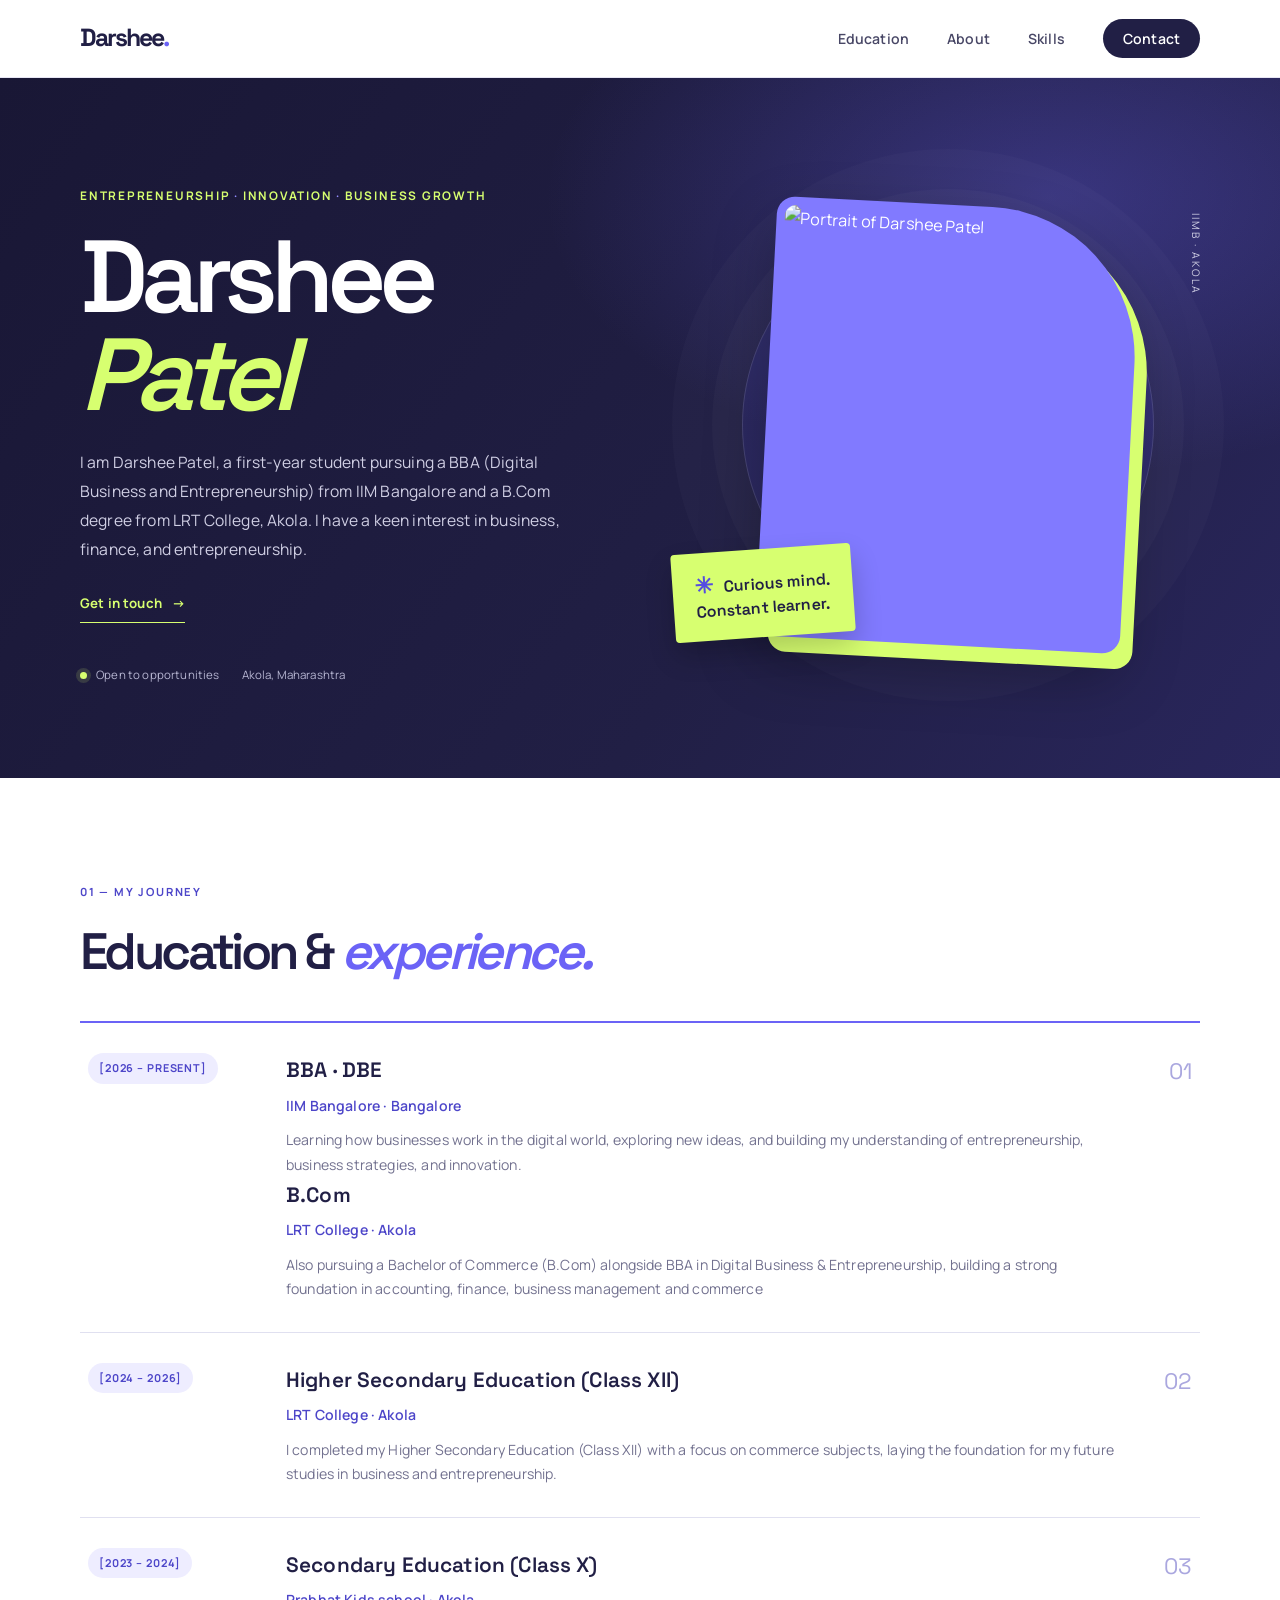
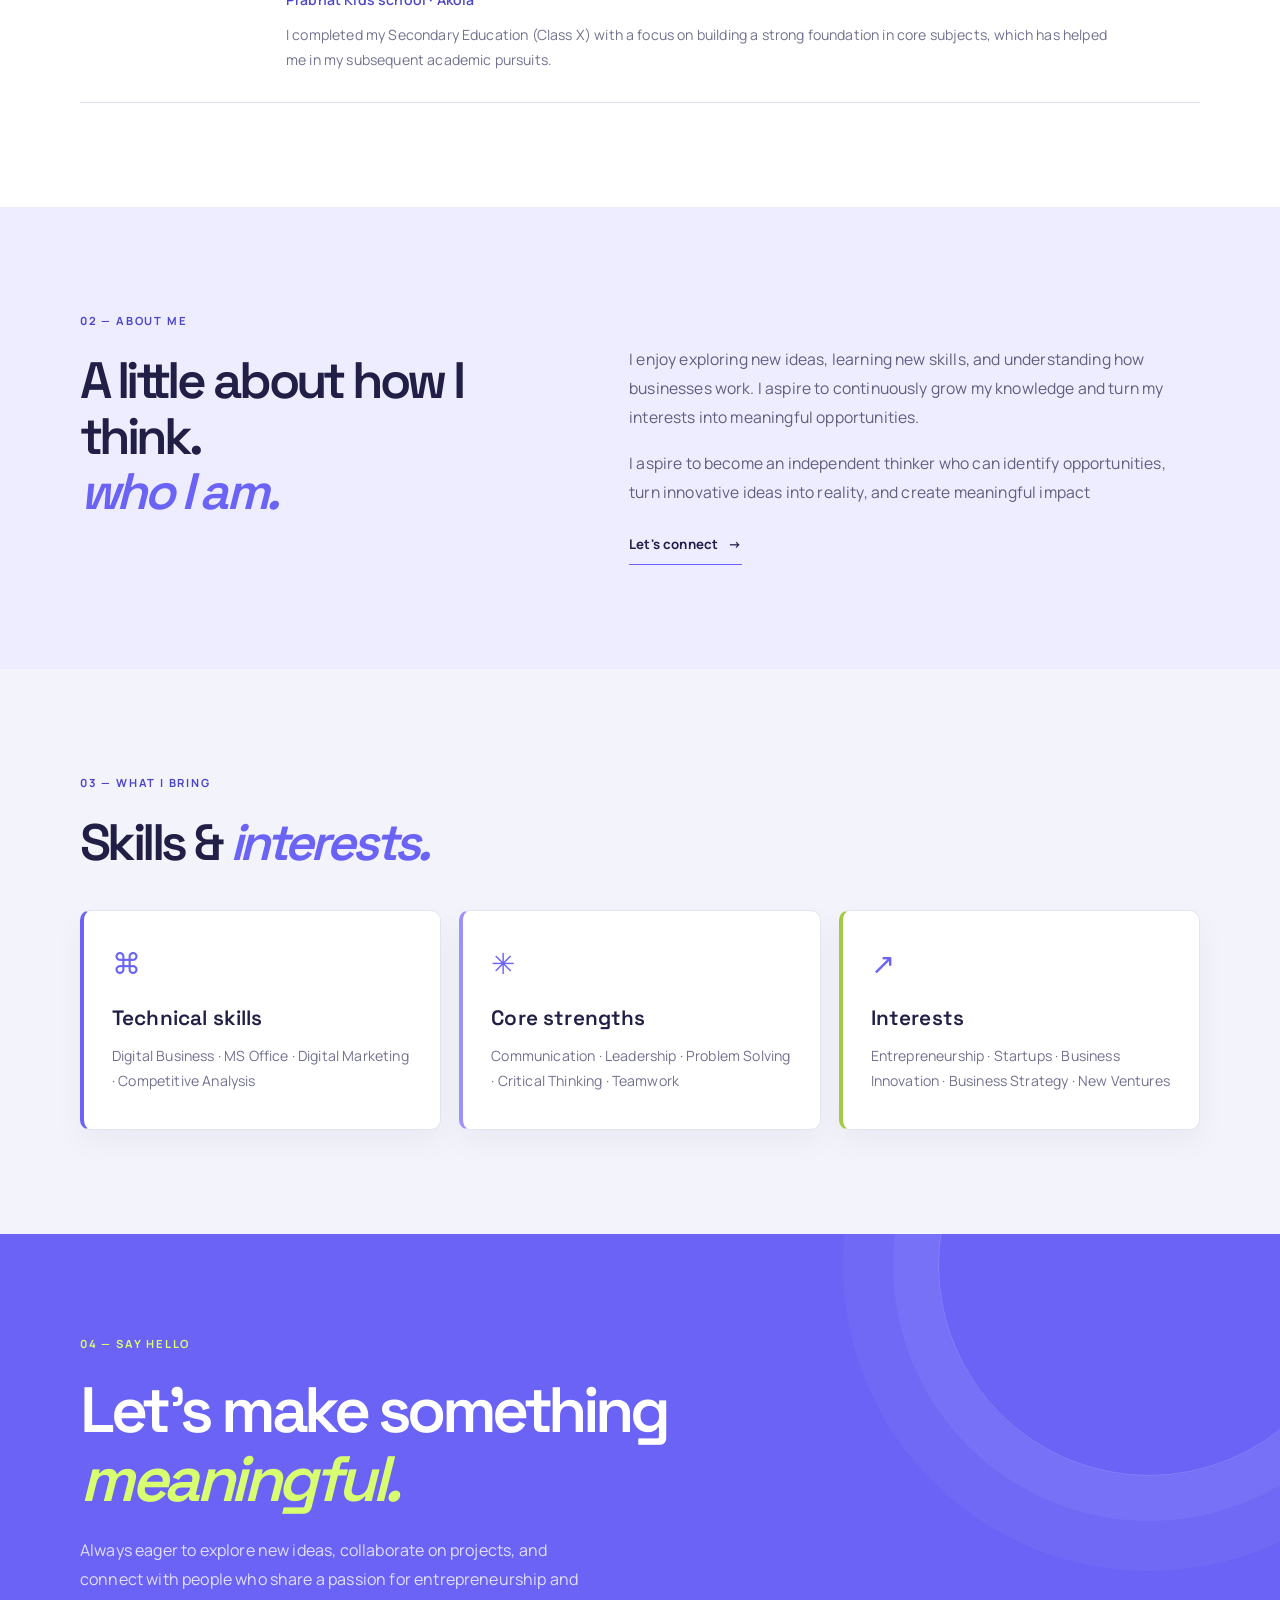
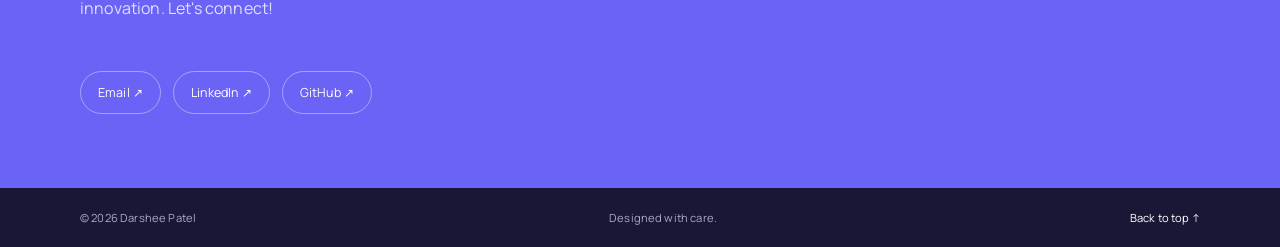
==== index.html @ bad47255 "Add files via upload" ====
<!DOCTYPE html>
<html lang="en">

<head>
  <meta charset="UTF-8">
  <meta name="viewport" content="width=device-width, initial-scale=1.0">
  <meta name="description"
    content="Meet Darshee Patel, an IIM Bangalore BBA student exploring digital business, entrepreneurship, finance, and ideas that create meaningful impact.">
  <title>Darshee Patel | Resume</title>
  <link rel="preconnect" href="https://fonts.googleapis.com">
  <link rel="preconnect" href="https://fonts.gstatic.com" crossorigin>
  <link
    href="https://fonts.googleapis.com/css2?family=Manrope:wght@400;500;600;700;800&family=Space+Grotesk:wght@400;500;600;700&display=swap"
    rel="stylesheet">
  <link rel="stylesheet" href="style.css">
</head>

<body>
  <header class="site-header">
    <nav class="nav container" aria-label="Main navigation">
      <a class="brand" href="#home">Darshee<span>.</span></a>
      <button class="menu-toggle" aria-label="Toggle navigation" aria-expanded="false">☰</button>
      <ul class="nav-links">
        <li><a href="#education">Education</a></li>
        <li><a href="#about">About</a></li>
        <li><a href="#skills">Skills</a></li>

        <li><a class="nav-contact" href="#contact">Contact</a></li>
      </ul>
    </nav>
  </header>

  <main>
    <section class="hero container" id="home">
      <div class="hero-copy">
        <p class="hero-role">Entrepreneurship <span>·</span> Innovation <span>·</span> Business growth</p>
        <h1>Darshee<br><span>Patel</span></h1>

        <p class="hero-intro">I am Darshee Patel, a first-year student pursuing a BBA (Digital Business and
          Entrepreneurship) from IIM Bangalore and a B.Com
          degree from LRT College, Akola. I have a keen interest in business, finance, and entrepreneurship.</p>
        <div class="hero-actions">

          <a class="text-link" href="#contact">Get in touch <span>→</span></a>
        </div>
        <div class="hero-meta">
          <span><i class="status-dot"></i> Open to opportunities</span>
          <span>Akola, Maharashtra</span>
        </div>
      </div>
      <div class="hero-visual">
        <div class="portrait-frame">
          <img src="C:\Users\hp\Downloads\Darshee pic.jpeg" alt="Portrait of Darshee Patel" class="profile-photo">
        </div>
        <div class="floating-note"><span>✳</span> Curious mind.<br>Constant learner.</div>
        <div class="hero-index">IIMB · AKOLA</div>
      </div>
    </section>

    <section class="section" id="education">
      <div class="container">
        <div class="section-heading">
          <div>
            <p class="eyebrow">01 — MY JOURNEY</p>
            <h2>Education &amp; <span>experience.</span></h2>
          </div>
        </div>
        <div class="timeline">
          <article class="timeline-item">
            <span class="timeline-date">[2026 – PRESENT]</span>
            <div>
              <h3>BBA · DBE </h3>
              <p class="timeline-place">IIM Bangalore · Bangalore</p>
              <p>Learning how businesses work in the digital world, exploring new ideas, and building my understanding
                of entrepreneurship, business strategies, and innovation.</p>
              <h3>B.Com</h3>
              <p class="timeline-place">LRT College · Akola</p>
              <p>Also pursuing a Bachelor of Commerce (B.Com) alongside BBA in Digital Business & Entrepreneurship,
                building a strong foundation in accounting, finance, business management and commerce
              </p>
            </div>
            <span class="timeline-number">01</span>
          </article>
          <article class="timeline-item">
            <span class="timeline-date">[2024 – 2026]</span>
            <div>
              <h3>Higher Secondary Education (Class XII)</h3>
              <p class="timeline-place">LRT College · Akola</p>
              <p>I completed my Higher Secondary Education (Class XII) with a focus on commerce subjects, laying the
                foundation for my future studies in business and entrepreneurship.</p>
            </div>
            <span class="timeline-number">02</span>
          </article>
          <article class="timeline-item">
            <span class="timeline-date">[2023 – 2024]</span>
            <div>
              <h3>Secondary Education (Class X)</h3>
              <p class="timeline-place">Prabhat Kids school · Akola</p>
              <p>I completed my Secondary Education (Class X) with a focus on building a strong foundation in core
                subjects, which has helped me in my subsequent academic pursuits.</p>
            </div>
            <span class="timeline-number">03</span>
          </article>
        </div>
      </div>
    </section>

    <section class="section about-section" id="about">
      <div class="container two-column">
        <div>
          <p class="eyebrow">02 — ABOUT ME</p>
          <h2>A little about how I think.<br><span>who I am.</span></h2>
        </div>
        <div class="section-copy">
          <p>I enjoy exploring new ideas, learning new skills, and understanding how businesses work. I aspire to
            continuously grow my knowledge and turn my interests into meaningful opportunities.</p>
          <p>I aspire to become an independent thinker who can identify opportunities, turn innovative ideas into
            reality, and create meaningful impact</p>
          <a class="text-link" href="#contact">Let's connect <span>→</span></a>
        </div>
      </div>
    </section>

    <section class="section skills-section" id="skills">
      <div class="container">
        <p class="eyebrow">03 — WHAT I BRING</p>
        <h2>Skills &amp; <span>interests.</span></h2>
        <div class="skills-grid">
          <article class="skill-card"><span class="skill-symbol">⌘</span>
            <h3>Technical skills</h3>
            <p>Digital Business · MS Office · Digital Marketing · Competitive Analysis
            </p>
          </article>
          <article class="skill-card"><span class="skill-symbol">✳</span>
            <h3>Core strengths</h3>
            <p>Communication · Leadership · Problem Solving · Critical Thinking · Teamwork</p>
          </article>
          <article class="skill-card"><span class="skill-symbol">↗</span>
            <h3>Interests</h3>
            <p>Entrepreneurship · Startups · Business Innovation · Business Strategy · New Ventures</p>
          </article>
        </div>
      </div>
    </section>



    <section class="contact-section" id="contact">
      <div class="container contact-inner">
        <p class="eyebrow">04 — SAY HELLO</p>
        <h2>Let's make something<br><span>meaningful.</span></h2>
        <p>Always eager to explore new ideas, collaborate on projects, and connect with people who share a passion for
          entrepreneurship and innovation. Let's connect!</p>

        <div class="social-links">
          <a href="mailto:darshee2606@gmail.com">Email <span>↗</span></a>
          <a href="https://www.linkedin.com/in/darshee-patel-62b3ab450" target="_blank" rel="noopener">LinkedIn ↗</a>
          <a href="https://github.com/itsdarshee" target="_blank" rel="noopener">GitHub ↗</a>
        </div>
      </div>
    </section>
  </main>

  <footer class="footer">
    <div class="container footer-inner"><span>© <span id="year"></span> Darshee Patel</span><span>Designed with
        care.</span><a href="#home">Back to top ↑</a></div>
  </footer>
  <script>
    document.getElementById("year").textContent = new Date().getFullYear();
    const toggle = document.querySelector(".menu-toggle");
    const links = document.querySelector(".nav-links");
    toggle.addEventListener("click", () => {
      const isOpen = links.classList.toggle("open");
      toggle.setAttribute("aria-expanded", String(isOpen));
    });
    links.querySelectorAll("a").forEach(link => link.addEventListener("click", () => {
      links.classList.remove("open");
      toggle.setAttribute("aria-expanded", "false");
    }));
  </script>
</body>

</html>
---- style.css ----
:root {
  --ink: #172b35;
  --muted: #66777b;
  --paper: #f7f7f2;
  --white: #ffffff;
  --accent: #d97855;
  --accent-dark: #b85d3d;
  --sage: #dce7df;
  --line: #dfe4df;
  --serif: "Playfair Display", serif;
  --sans: "Urbanist", sans-serif;
}

body {
  font-family: var(--sans);
}

h1,
h2,
h3,
h4 {
  font-family: var(--serif);
}

* {
  box-sizing: border-box;
  margin: 0;
  padding: 0;
}

html {
  scroll-behavior: smooth;
  scroll-padding-top: 90px;
}

body {
  background: var(--paper);
  color: var(--ink);
  font-family: var(--sans);
  line-height: 1.7;
}

a {
  color: inherit;
  text-decoration: none;
}

.container {
  width: min(1120px, calc(100% - 48px));
  margin: 0 auto;
}

.site-header {
  height: 78px;
  background: rgba(247, 247, 242, .94);
  border-bottom: 1px solid var(--line);
  position: sticky;
  top: 0;
  z-index: 20;
  backdrop-filter: blur(14px);
}

.nav {
  height: 100%;
  display: flex;
  align-items: center;
  justify-content: space-between;
}

.brand {
  font-family: var(--serif);
  font-size: 1.65rem;
  font-weight: 700;
  letter-spacing: -1px;
}

.brand span {
  color: var(--accent);
}

.nav-links {
  list-style: none;
  display: flex;
  align-items: center;
  gap: 34px;
  font-size: .85rem;
  font-weight: 600;
}

.nav-links a {
  transition: color .2s;
}

.nav-links a:hover,
.text-link:hover {
  color: var(--accent-dark);
}

.nav-links .nav-contact {
  border: 1px solid var(--ink);
  padding: 10px 18px;
  border-radius: 3px;
}

.menu-toggle {
  display: none;
  border: 0;
  background: none;
  font-size: 1.6rem;
  color: var(--ink);
  cursor: pointer;
}

.hero {
  min-height: 660px;
  display: grid;
  grid-template-columns: 1.05fr .95fr;
  align-items: center;
  gap: 50px;
  padding-top: 50px;
  padding-bottom: 70px;
}

.eyebrow {
  color: var(--accent-dark);
  font-size: .7rem;
  font-weight: 700;
  letter-spacing: 2px;
  margin-bottom: 23px;
}

.eyebrow-line {
  display: inline-block;
  width: 28px;
  height: 1px;
  background: var(--accent);
  vertical-align: middle;
  margin-right: 9px;
}

h1,
h2 {
  font-family: var(--serif);
  font-weight: 600;
  letter-spacing: -1.8px;
  line-height: 1.08;
}

h1 {
  font-size: clamp(4rem, 7vw, 6.5rem);
}

h1 span,
h2 span {
  color: var(--accent);
  font-style: italic;
}

.hero-role {
  margin-top: 20px;
  font-size: 1.08rem;
  font-weight: 700;
}

.hero-intro {
  max-width: 480px;
  margin-top: 13px;
  color: var(--muted);
  font-size: .96rem;
}

.hero-actions {
  display: flex;
  align-items: center;
  gap: 28px;
  margin-top: 32px;
}

.button {
  display: inline-flex;
  align-items: center;
  gap: 25px;
  padding: 14px 20px;
  font-size: .82rem;
  font-weight: 700;
  transition: transform .2s, background .2s;
}

.button:hover {
  transform: translateY(-3px);
}

.button-primary {
  background: var(--ink);
  color: white;
}

.button-primary:hover {
  background: var(--accent-dark);
}

.button span {
  font-size: 1.1rem;
}

.text-link {
  font-size: .83rem;
  font-weight: 700;
  border-bottom: 1px solid var(--accent);
  padding-bottom: 5px;
}

.text-link span {
  margin-left: 7px;
}

.hero-meta {
  display: flex;
  gap: 26px;
  margin-top: 58px;
  color: var(--muted);
  font-size: .72rem;
}

.status-dot {
  display: inline-block;
  width: 7px;
  height: 7px;
  border-radius: 50%;
  background: #6e9d79;
  margin-right: 7px;
}

.hero-visual {
  position: relative;
  min-height: 470px;
  display: grid;
  place-items: center;
}

.portrait-frame {
  width: min(360px, 80%);
  height: 420px;
  background: var(--sage);
  padding: 15px;
  transform: rotate(2deg);
  box-shadow: 18px 18px 0 #e9e8df;

  overflow: hidden;
  box-sizing: border-box;
}

.profile-photo {
  width: 100%;
  height: 100%;
  object-fit: cover;
  object-position: center;
  display: block;
}

.portrait-frame {
  width: min(360px, 80%);
  height: 420px;
  background: var(--sage);
  padding: 15px;
  transform: rotate(2deg);
  box-shadow: 18px 18px 0 #e9e8df;
}

.portrait-placeholder {
  height: 100%;
  border: 1px dashed #9eafa4;
  display: flex;
  flex-direction: column;
  align-items: center;
  justify-content: center;
  gap: 13px;
  color: #71847a;
  text-align: center;
  font-size: .7rem;
  font-weight: 700;
  letter-spacing: 2px;
}

.portrait-icon {
  font-size: 3.5rem;
  color: var(--accent);
}

.floating-note {
  position: absolute;
  bottom: 28px;
  left: 0;
  background: var(--white);
  padding: 17px 22px;
  box-shadow: 0 10px 35px #172b3512;
  font-family: var(--serif);
  font-size: 1rem;
  line-height: 1.4;
  transform: rotate(-4deg);
}

.floating-note span {
  color: var(--accent);
  font-size: 1.4rem;
  margin-right: 7px;
}

.hero-index {
  position: absolute;
  right: 0;
  top: 18px;
  writing-mode: vertical-rl;
  color: #9aa6a0;
  font-size: .65rem;
  letter-spacing: 2px;
}

.section {
  padding: 110px 0;
}

.about-section {
  background: #eef1eb;
}

.two-column {
  display: grid;
  grid-template-columns: .9fr 1.1fr;
  gap: 100px;
}

h2 {
  font-size: clamp(2.5rem, 4vw, 3.7rem);
}

.section-copy {
  padding-top: 43px;
  color: var(--muted);
  max-width: 570px;
}

.section-copy p+p {
  margin-top: 17px;
}

.section-copy .text-link {
  display: inline-block;
  margin-top: 25px;
  color: var(--ink);
}

.section-heading {
  display: flex;
  justify-content: space-between;
  align-items: end;
  margin-bottom: 55px;
}

.heading-note {
  color: var(--muted);
  font-size: .82rem;
}

.timeline {
  border-top: 1px solid var(--line);
}

.timeline-item {
  display: grid;
  grid-template-columns: 1fr 2.2fr 50px;
  gap: 30px;
  padding: 32px 0;
  border-bottom: 1px solid var(--line);
}

.timeline-date {
  color: var(--accent-dark);
  font-size: .72rem;
  font-weight: 700;
  letter-spacing: 1px;
}

.timeline-item h3,
.skill-card h3,
.project-info h3 {
  font-family: var(--serif);
  font-size: 1.35rem;
  font-weight: 600;
}

.timeline-place {
  color: var(--ink) !important;
  font-weight: 600;
  margin: 5px 0 10px;
}

.timeline-item p {
  color: var(--muted);
  font-size: .86rem;
}

.timeline-number {
  color: #b5c0b9;
  font-family: var(--serif);
  font-size: 1.4rem;
  text-align: right;
}

.skills-section {
  background: #eef1eb;
}

.skills-section h2 {
  margin-bottom: 45px;
}

.skills-grid {
  display: grid;
  grid-template-columns: repeat(3, 1fr);
  gap: 18px;
}

.skill-card {
  background: var(--white);
  padding: 30px;
  min-height: 190px;
  border: 1px solid #e7eae5;
  transition: transform .2s, box-shadow .2s;
}

.skill-card:hover,
.project-card:hover {
  transform: translateY(-5px);
  box-shadow: 0 15px 35px #172b3510;
}

.skill-symbol {
  color: var(--accent);
  font-size: 1.8rem;
}

.skill-card h3 {
  margin: 13px 0 8px;
}

.skill-card p {
  color: var(--muted);
  font-size: .84rem;
}

.project-grid {
  display: grid;
  grid-template-columns: 1fr 1fr;
  gap: 25px;
}

.project-card {
  background: var(--white);
  padding: 17px;
  border: 1px solid var(--line);
  transition: transform .2s, box-shadow .2s;
}

.project-top {
  display: flex;
  justify-content: space-between;
  color: var(--muted);
  font-size: .65rem;
  font-weight: 700;
  letter-spacing: 1px;
  padding: 5px 4px 15px;
}

.project-art {
  height: 220px;
  display: grid;
  place-items: center;
  overflow: hidden;
}

.project-art span {
  font-size: 6rem;
  font-family: var(--serif);
}

.art-one {
  background: #e7e9df;
  color: #bd7657;
}

.art-two {
  background: #dce7e5;
  color: #557a78;
}

.project-info {
  display: flex;
  justify-content: space-between;
  align-items: center;
  padding: 19px 5px 0;
}

.project-info p {
  color: var(--muted);
  font-size: .8rem;
  margin-top: 4px;
}

.project-info>a {
  width: 38px;
  height: 38px;
  display: grid;
  place-items: center;
  border: 1px solid var(--line);
  border-radius: 50%;
  font-size: 1.2rem;
}

.project-tags {
  padding: 14px 5px 5px;
  color: var(--accent-dark);
  font-size: .7rem;
  font-weight: 600;
}

.contact-section {
  background: var(--ink);
  color: white;
  padding: 100px 0 75px;
}

.contact-section .eyebrow {
  color: #e7a184;
}

.contact-section h2 {
  font-size: clamp(3rem, 5vw, 4.8rem);
}

.contact-section h2 span {
  color: #e7a184;
}

.contact-inner>p:not(.eyebrow) {
  color: #bdc9c8;
  margin: 22px 0 25px;
  max-width: 480px;
}

.button-light {
  background: #f7f7f2;
  color: var(--ink);
}

.social-links {
  display: flex;
  gap: 28px;
  margin-top: 70px;
  font-size: .78rem;
  color: #d0d9d6;
}

.social-links a:hover {
  color: #e7a184;
}

.footer {
  background: #10212a;
  color: #9eaeac;
  font-size: .7rem;
  padding: 20px 0;
}

.footer-inner {
  display: flex;
  justify-content: space-between;
  gap: 15px;
}

.footer a {
  color: white;
}

@media (max-width: 760px) {
  .container {
    width: min(100% - 36px, 560px);
  }

  .site-header {
    height: 68px;
  }

  .menu-toggle {
    display: block;
  }

  .nav-links {
    display: none;
    position: absolute;
    top: 68px;
    left: 0;
    right: 0;
    padding: 20px 25px 25px;
    background: var(--paper);
    border-bottom: 1px solid var(--line);
    flex-direction: column;
    align-items: stretch;
    gap: 17px;
  }

  .nav-links.open {
    display: flex;
  }

  .nav-links .nav-contact {
    display: inline-block;
    text-align: center;
  }

  .hero {
    grid-template-columns: 1fr;
    gap: 25px;
    padding-top: 65px;
  }

  .hero-visual {
    min-height: 390px;
  }

  .portrait-frame {
    height: 340px;
    width: min(300px, 75%);
  }

  .floating-note {
    left: 2%;
    bottom: 15px;
  }

  .hero-index {
    right: 4%;
  }

  .hero-meta {
    margin-top: 35px;
    flex-wrap: wrap;
  }

  .section {
    padding: 75px 0;
  }

  .two-column {
    grid-template-columns: 1fr;
    gap: 5px;
  }

  .section-copy {
    padding-top: 15px;
  }

  .section-heading {
    display: block;
  }

  .heading-note {
    margin-top: 18px;
  }

  .timeline-item {
    grid-template-columns: 1fr 35px;
    gap: 10px;
  }

  .timeline-date {
    grid-column: 1 / -1;
  }

  .timeline-item>div {
    grid-column: 1;
  }

  .timeline-number {
    grid-column: 2;
    grid-row: 2;
  }

  .skills-grid,
  .project-grid {
    grid-template-columns: 1fr;
  }

  .social-links {
    flex-wrap: wrap;
    gap: 18px;
    margin-top: 50px;
  }

  .footer-inner {
    flex-wrap: wrap;
  }
}

@media (prefers-reduced-motion: reduce) {
  html {
    scroll-behavior: auto;
  }

  *,
  *::before,
  *::after {
    transition-duration: .01ms !important;
  }
}

:root {
  --ink: #263a32;
  --muted: #6c7a71;
  --paper: #faf7f1;
  --white: #fffefa;
  --accent: #b96f57;
  --accent-dark: #92533f;
  --sage: #e8eee6;
  --line: #e8e1d7;
  --serif: "Bodoni Moda", Georgia, serif;
  --sans: "Urbanist", sans-serif;
}

::selection {
  background: #e9c9b8;
  color: var(--ink);
}

body {
  background: var(--paper);
  color: var(--ink);
  letter-spacing: .01em;
}

.site-header {
  background: rgba(250, 247, 241, .88);
  border-bottom-color: rgba(38, 58, 50, .1);
}

.brand {
  font-size: 1.8rem;
  letter-spacing: -.06em;
}

.brand span,
.hero-role span {
  color: var(--accent);
}

.nav-links {
  gap: 38px;
  font-size: .9rem;
}

.nav-links a,
.social-links a,
.footer a {
  transition: color .2s ease, border-color .2s ease, background .2s ease;
}

.nav-links .nav-contact {
  border-color: rgba(38, 58, 50, .28);
  border-radius: 999px;
  padding: 9px 20px;
}

.nav-links .nav-contact:hover {
  color: var(--white);
  background: var(--ink);
}

.hero {
  position: relative;
  min-height: 690px;
  padding-top: 68px;
}

.hero-role {
  margin-bottom: 20px;
  color: var(--accent-dark);
  font-size: .78rem;
  font-weight: 700;
  letter-spacing: .12em;
  text-transform: uppercase;
}

h1,
h2 {
  letter-spacing: -.055em;
}

h1 {
  font-size: clamp(4.5rem, 8vw, 7.3rem);
  line-height: .96;
}

h1 span,
h2 span {
  color: var(--accent);
}

.hero-intro {
  max-width: 470px;
  margin-top: 24px;
  font-size: 1.02rem;
  line-height: 1.8;
}

.hero-actions {
  margin-top: 30px;
}

.text-link {
  border-bottom-color: var(--accent);
  padding-bottom: 7px;
  transition: color .2s ease, border-color .2s ease;
}

.text-link:hover {
  border-color: var(--accent-dark);
}

.hero-meta {
  gap: 24px;
  margin-top: 48px;
}

.hero-meta span {
  color: var(--muted);
}

.status-dot {
  background: #6d9474;
  box-shadow: 0 0 0 4px rgba(109, 148, 116, .14);
}

.hero-visual::before {
  position: absolute;
  width: 390px;
  height: 390px;
  content: "";
  border-radius: 50%;
  background: #f0e2d5;
  opacity: .7;
}

.portrait-frame {
  z-index: 1;
  width: min(370px, 82%);
  height: 440px;
  padding: 12px;
  border: 1px solid rgba(255, 254, 250, .8);
  border-radius: 190px 190px 12px 12px;
  background: var(--white);
  box-shadow: 20px 22px 0 #e8eee6, 0 20px 55px rgba(38, 58, 50, .1);
  transform: rotate(1.5deg);
}

.profile-photo {
  border-radius: 180px 180px 7px 7px;
}

.floating-note {
  z-index: 2;
  bottom: 32px;
  left: -12px;
  border: 1px solid rgba(38, 58, 50, .07);
  border-radius: 4px;
  box-shadow: 0 14px 35px rgba(38, 58, 50, .12);
  transform: rotate(-3deg);
}

.hero-index {
  color: #829087;
}

.section {
  padding: 118px 0;
}

.about-section,
.skills-section {
  background: #edf1e9;
}

.eyebrow {
  color: var(--accent-dark);
  font-size: .68rem;
  letter-spacing: .18em;
}

.two-column {
  gap: 90px;
}

.section-copy {
  padding-top: 38px;
  font-size: .99rem;
  line-height: 1.85;
}

.section-copy .text-link {
  color: var(--ink);
}

.section-heading {
  margin-bottom: 48px;
}

.timeline {
  border: 0;
}

.timeline-item {
  grid-template-columns: 170px 1fr 40px;
  gap: 28px;
  margin-bottom: 14px;
  padding: 28px 30px;
  border: 1px solid var(--line);
  border-radius: 5px;
  background: rgba(255, 254, 250, .75);
  transition: border-color .2s ease, transform .2s ease, box-shadow .2s ease;
}

.timeline-item:hover {
  transform: translateY(-2px);
  border-color: #d7c6b8;
  box-shadow: 0 12px 28px rgba(38, 58, 50, .06);
}

.timeline-date {
  color: var(--accent-dark);
  letter-spacing: .08em;
}

.timeline-item h3,
.skill-card h3 {
  font-size: 1.45rem;
}

.timeline-item p {
  font-size: .92rem;
  line-height: 1.75;
}

.timeline-number {
  color: #b4beb5;
}

.skills-section h2 {
  margin-bottom: 42px;
}

.skills-grid {
  gap: 20px;
}

.skill-card {
  min-height: 220px;
  padding: 32px;
  border: 1px solid rgba(38, 58, 50, .08);
  border-radius: 5px;
  background: var(--white);
  box-shadow: 0 8px 24px rgba(38, 58, 50, .035);
  transition: transform .25s ease, box-shadow .25s ease;
}

.skill-card:hover {
  transform: translateY(-6px);
  box-shadow: 0 18px 34px rgba(38, 58, 50, .1);
}

.skill-symbol {
  color: var(--accent);
}

.skill-card p {
  font-size: .9rem;
  line-height: 1.75;
}

.contact-section {
  position: relative;
  overflow: hidden;
  padding: 112px 0 82px;
  background: #263a32;
}

.contact-section::after {
  position: absolute;
  top: -180px;
  right: -80px;
  width: 420px;
  height: 420px;
  content: "";
  border: 1px solid rgba(255, 255, 255, .09);
  border-radius: 50%;
  box-shadow: 0 0 0 45px rgba(255, 255, 255, .025), 0 0 0 95px rgba(255, 255, 255, .02);
  pointer-events: none;
}

.contact-inner {
  position: relative;
  z-index: 1;
}

.contact-section .eyebrow,
.contact-section h2 span {
  color: #e4ad91;
}

.contact-inner > p:not(.eyebrow) {
  max-width: 520px;
  line-height: 1.8;
}

.social-links {
  gap: 14px;
  margin-top: 56px;
}

.social-links a {
  padding: 10px 16px;
  border: 1px solid rgba(255, 255, 255, .22);
  border-radius: 999px;
  color: #e2e8e2;
}

.social-links a:hover {
  border-color: #e4ad91;
  background: rgba(255, 255, 255, .07);
  color: #f2c4a9;
}

.footer {
  background: #1d2e27;
  color: #b4c0b7;
}

.footer a:hover {
  color: #f2c4a9;
}

:focus-visible {
  outline: 2px solid var(--accent);
  outline-offset: 4px;
}

@media (max-width: 760px) {
  .nav-links {
    gap: 17px;
  }

  .nav-links .nav-contact {
    padding: 10px 18px;
  }

  .hero {
    min-height: auto;
    padding-top: 62px;
    padding-bottom: 48px;
  }

  .hero-visual {
    min-height: 380px;
  }

  .hero-visual::before {
    width: 320px;
    height: 320px;
  }

  .portrait-frame {
    width: min(310px, 78%);
    height: 350px;
  }

  .floating-note {
    left: 3%;
    bottom: 20px;
  }

  .section {
    padding: 82px 0;
  }

  .two-column {
    gap: 10px;
  }

  .section-copy {
    padding-top: 18px;
  }

  .timeline-item {
    grid-template-columns: 1fr 35px;
    gap: 10px;
    padding: 23px 20px;
  }

  .skills-grid {
    gap: 14px;
  }

  .skill-card {
    min-height: auto;
  }

  .contact-section {
    padding: 82px 0 64px;
  }
}

@media (max-width: 420px) {
  .hero-meta {
    gap: 10px 18px;
  }

  .hero-visual::before {
    width: 270px;
    height: 270px;
  }

  .social-links {
    gap: 10px;
  }
}

:root {
  --ink: #211f45;
  --muted: #72718f;
  --paper: #f3f3fb;
  --white: #ffffff;
  --accent: #6b63f6;
  --accent-dark: #4d46c9;
  --sage: #e5e3ff;
  --line: #e0e0f0;
  --serif: "Space Grotesk", sans-serif;
  --sans: "Manrope", sans-serif;
}

body {
  background: var(--paper);
  color: var(--ink);
  font-family: var(--sans);
}

h1,
h2,
h3,
h4 {
  font-family: var(--serif);
}

::selection {
  background: #d7ff70;
  color: #211f45;
}

.site-header {
  background: rgba(255, 255, 255, .94);
  border-bottom-color: #e7e6f4;
}

.brand {
  color: var(--ink);
  font-family: var(--serif);
  font-size: 1.55rem;
  font-weight: 700;
  letter-spacing: -.08em;
}

.brand span,
.h1 span,
h1 span,
h2 span {
  color: var(--accent);
}

.nav-links {
  color: #484766;
  font-size: .88rem;
}

.nav-links a:hover,
.text-link:hover {
  color: var(--accent-dark);
}

.nav-links .nav-contact {
  border: 0;
  border-radius: 999px;
  background: var(--ink);
  color: white;
  padding: 10px 20px;
}

.nav-links .nav-contact:hover {
  background: var(--accent);
  color: white;
}

.menu-toggle {
  color: var(--ink);
}

.hero {
  position: relative;
  width: 100%;
  min-height: 700px;
  margin: 0;
  padding: 82px max(24px, calc((100vw - 1120px) / 2)) 88px;
  overflow: hidden;
  background:
    radial-gradient(ellipse at 82% 17%, rgba(107, 99, 246, .32), transparent 34%),
    linear-gradient(125deg, #191735 0%, #211f45 62%, #29265c 100%);
  color: white;
  grid-template-columns: 1.05fr .95fr;
  gap: 60px;
}

.hero-copy,
.hero-visual {
  position: relative;
  z-index: 1;
}

.hero-role {
  margin-bottom: 22px;
  color: #d7ff70;
  font-size: .74rem;
  letter-spacing: .15em;
}

.hero-role span {
  color: #958eff;
}

h1,
h2 {
  letter-spacing: -.07em;
}

h1 {
  color: white;
  font-size: clamp(4.5rem, 8vw, 7rem);
  line-height: .96;
}

h1 span {
  color: #d7ff70;
}

.hero-intro {
  max-width: 495px;
  margin-top: 24px;
  color: #d0cfe4;
  font-size: .98rem;
  line-height: 1.85;
}

.hero-actions {
  margin-top: 28px;
}

.hero .text-link {
  border-bottom-color: #d7ff70;
  color: #d7ff70;
}

.hero .text-link:hover {
  color: white;
}

.hero-meta {
  gap: 22px;
  margin-top: 42px;
  color: #b6b5d1;
}

.hero-meta span {
  color: #b6b5d1;
}

.status-dot {
  background: #d7ff70;
  box-shadow: 0 0 0 4px rgba(215, 255, 112, .14);
}

.hero-visual {
  min-height: 475px;
}

.hero-visual::before {
  position: absolute;
  top: 50%;
  left: 50%;
  width: 410px;
  height: 410px;
  content: "";
  border: 1px solid rgba(255, 255, 255, .13);
  border-radius: 50%;
  background: rgba(107, 99, 246, .17);
  box-shadow: 0 0 0 30px rgba(255, 255, 255, .025), 0 0 0 70px rgba(255, 255, 255, .02);
  opacity: 1;
  transform: translate(-50%, -50%);
}

.portrait-frame {
  width: min(365px, 82%);
  height: 440px;
  padding: 8px;
  border: 0;
  border-radius: 18px 150px 18px 18px;
  background: #817aff;
  box-shadow: 13px 15px 0 #d7ff70, 0 25px 60px rgba(0, 0, 0, .28);
  transform: rotate(3deg);
}

.profile-photo {
  border-radius: 12px 144px 12px 12px;
}

.floating-note {
  bottom: 26px;
  left: -24px;
  border: 0;
  border-radius: 4px;
  background: #d7ff70;
  color: #211f45;
  box-shadow: 0 14px 28px rgba(0, 0, 0, .2);
  font-family: var(--serif);
  font-weight: 600;
  transform: rotate(-4deg);
}

.floating-note span {
  color: #554ce0;
}

.hero-index {
  right: -4px;
  top: 25px;
  color: #d0cfe4;
}

.section {
  padding: 104px 0;
}

.section-heading {
  margin-bottom: 42px;
}

.eyebrow {
  color: var(--accent-dark);
  font-family: var(--sans);
  font-size: .7rem;
  letter-spacing: .16em;
}

#education {
  background: #fff;
}

#education h2 span {
  color: var(--accent);
}

.timeline {
  border-top: 2px solid var(--accent);
}

.timeline-item {
  grid-template-columns: 170px 1fr 45px;
  gap: 28px;
  margin: 0;
  padding: 30px 8px;
  border: 0;
  border-bottom: 1px solid var(--line);
  border-radius: 0;
  background: transparent;
  box-shadow: none;
}

.timeline-item:hover {
  transform: none;
  border-color: var(--line);
  box-shadow: none;
}

.timeline-date {
  width: fit-content;
  height: fit-content;
  padding: 6px 11px;
  border-radius: 999px;
  background: #eeedff;
  color: var(--accent-dark);
  font-size: .68rem;
}

.timeline-item h3,
.skill-card h3 {
  color: var(--ink);
  font-size: 1.3rem;
}

.timeline-place {
  color: var(--accent-dark) !important;
}

.timeline-item p {
  font-size: .88rem;
  line-height: 1.75;
}

.timeline-number {
  color: #aaa7df;
}

.about-section {
  background: #eeedff;
}

.about-section h2 span {
  color: var(--accent);
}

.two-column {
  gap: 82px;
}

.section-copy {
  padding-top: 34px;
  color: #5f5e7d;
  font-size: .98rem;
  line-height: 1.85;
}

.section-copy .text-link {
  color: var(--ink);
}

.skills-section {
  background: var(--paper);
}

.skills-section h2 {
  margin-bottom: 40px;
}

.skills-section h2 span {
  color: var(--accent);
}

.skills-grid {
  gap: 18px;
}

.skill-card {
  min-height: 220px;
  padding: 28px;
  border: 1px solid #e4e3f2;
  border-left: 4px solid var(--accent);
  border-radius: 10px;
  background: white;
  box-shadow: 0 12px 30px rgba(33, 31, 69, .045);
  transition: transform .2s ease, box-shadow .2s ease;
}

.skill-card:nth-child(2) {
  border-left-color: #9c91ff;
}

.skill-card:nth-child(3) {
  border-left-color: #a4ca43;
}

.skill-card:hover {
  transform: translateY(-5px);
  box-shadow: 0 18px 36px rgba(33, 31, 69, .1);
}

.skill-symbol {
  color: var(--accent);
}

.skill-card p {
  color: var(--muted);
  font-size: .88rem;
  line-height: 1.75;
}

.contact-section {
  padding: 100px 0 74px;
  background: #6b63f6;
  color: white;
}

.contact-section::after {
  border-color: rgba(255, 255, 255, .18);
  box-shadow: 0 0 0 45px rgba(255, 255, 255, .05), 0 0 0 95px rgba(255, 255, 255, .035);
}

.contact-section .eyebrow,
.contact-section h2 span {
  color: #d7ff70;
}

.contact-section h2 {
  color: white;
}

.contact-inner > p:not(.eyebrow) {
  color: #e1dfff;
  line-height: 1.8;
}

.social-links {
  gap: 12px;
  margin-top: 48px;
}

.social-links a {
  padding: 10px 17px;
  border: 1px solid rgba(255, 255, 255, .4);
  border-radius: 999px;
  color: white;
}

.social-links a:hover {
  border-color: #d7ff70;
  background: #d7ff70;
  color: var(--ink);
}

.footer {
  background: #191735;
  color: #aaa9c4;
}

.footer a {
  color: white;
}

.footer a:hover {
  color: #d7ff70;
}

:focus-visible {
  outline: 3px solid #a4ca43;
  outline-offset: 4px;
}

@media (max-width: 760px) {
  .nav-links {
    background: white;
    color: var(--ink);
  }

  .hero {
    min-height: auto;
    grid-template-columns: 1fr;
    gap: 24px;
    padding: 70px 24px 58px;
  }

  .hero-visual {
    min-height: 390px;
  }

  .hero-visual::before {
    width: 320px;
    height: 320px;
  }

  .portrait-frame {
    width: min(310px, 78%);
    height: 350px;
  }

  .floating-note {
    left: 3%;
    bottom: 20px;
  }

  .timeline-item {
    grid-template-columns: 1fr 35px;
    gap: 10px;
    padding: 24px 0;
  }

  .timeline-date {
    grid-column: 1 / -1;
  }

  .timeline-item > div {
    grid-column: 1;
  }

  .timeline-number {
    grid-column: 2;
    grid-row: 2;
  }
}

@media (max-width: 420px) {
  h1 {
    font-size: clamp(3.8rem, 16vw, 5rem);
  }

  .hero-meta {
    gap: 10px 18px;
  }

  .hero-visual::before {
    width: 270px;
    height: 270px;
  }

  .social-links {
    gap: 10px;
  }
}
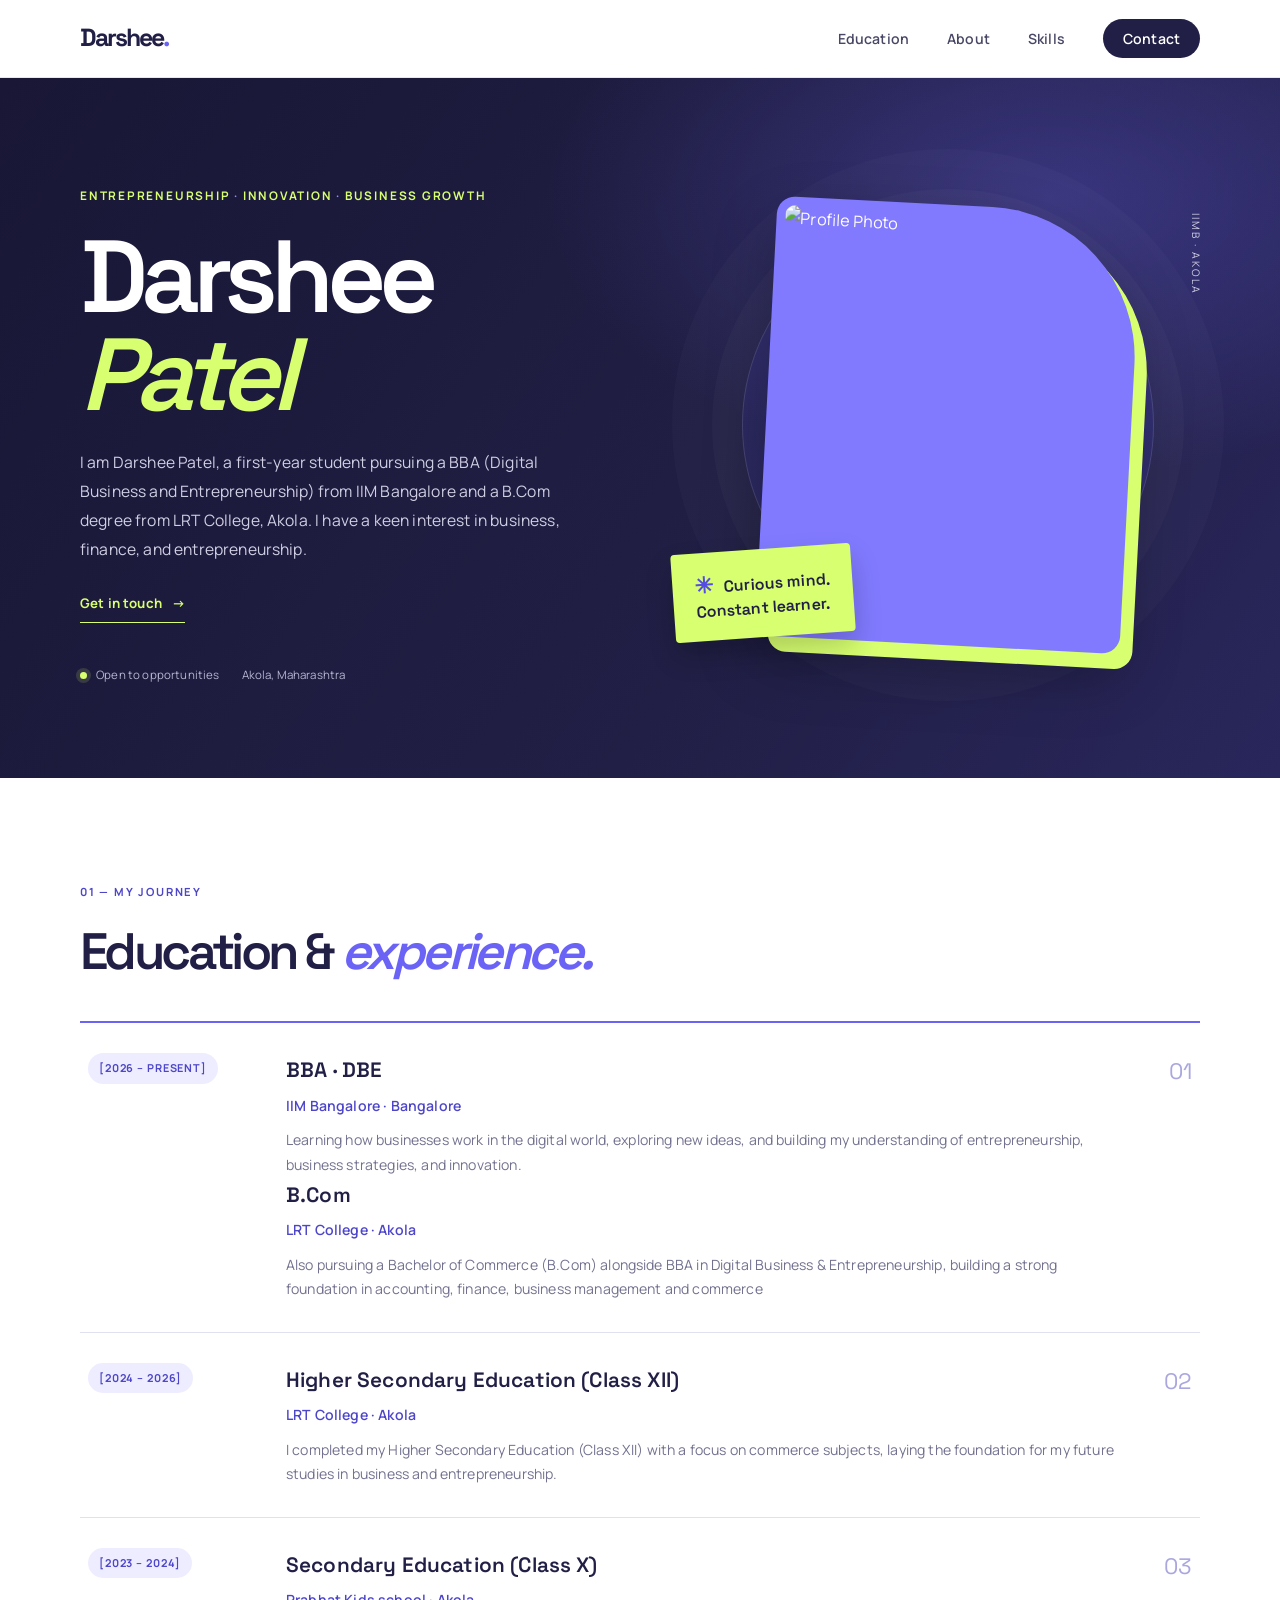
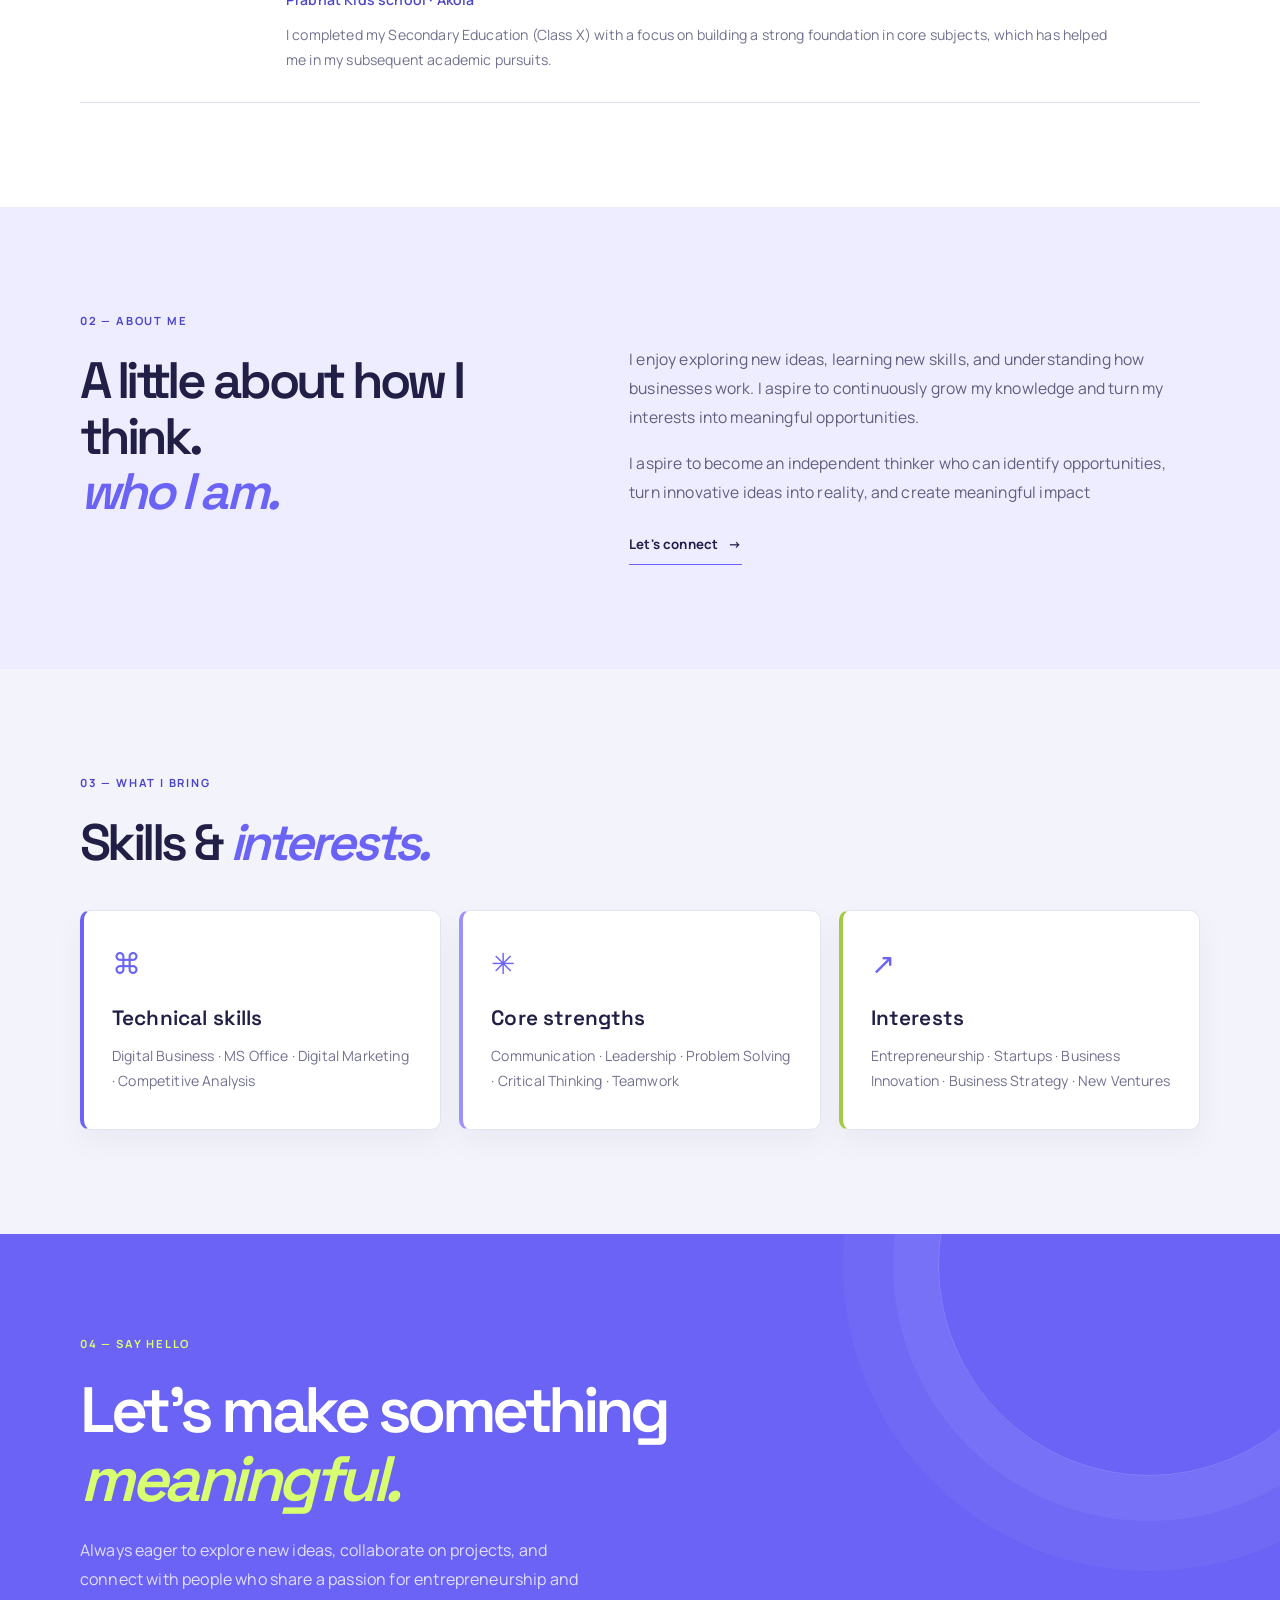
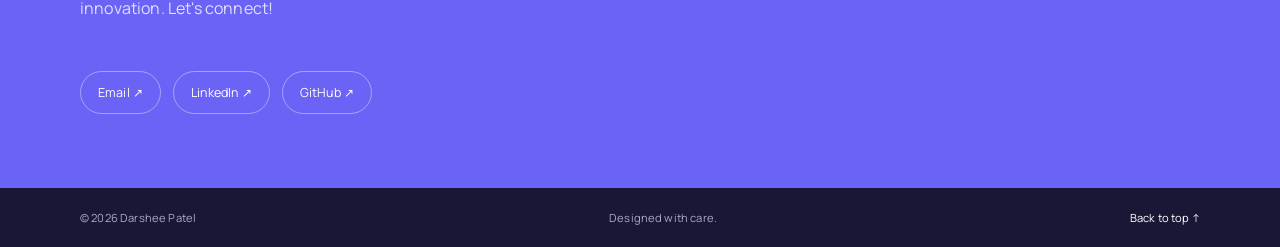
==== commit 3f337f87: "Update index.html" ====
--- a/index.html
+++ b/index.html
@@ -50,7 +50,7 @@
       </div>
       <div class="hero-visual">
         <div class="portrait-frame">
-          <img src="C:\Users\hp\Downloads\Darshee pic.jpeg" alt="Portrait of Darshee Patel" class="profile-photo">
+        <img src="darshee.jpg" alt="Profile Photo" class="profile-photo">
         </div>
         <div class="floating-note"><span>✳</span> Curious mind.<br>Constant learner.</div>
         <div class="hero-index">IIMB · AKOLA</div>
@@ -180,4 +180,4 @@
   </script>
 </body>
 
-</html>+</html>
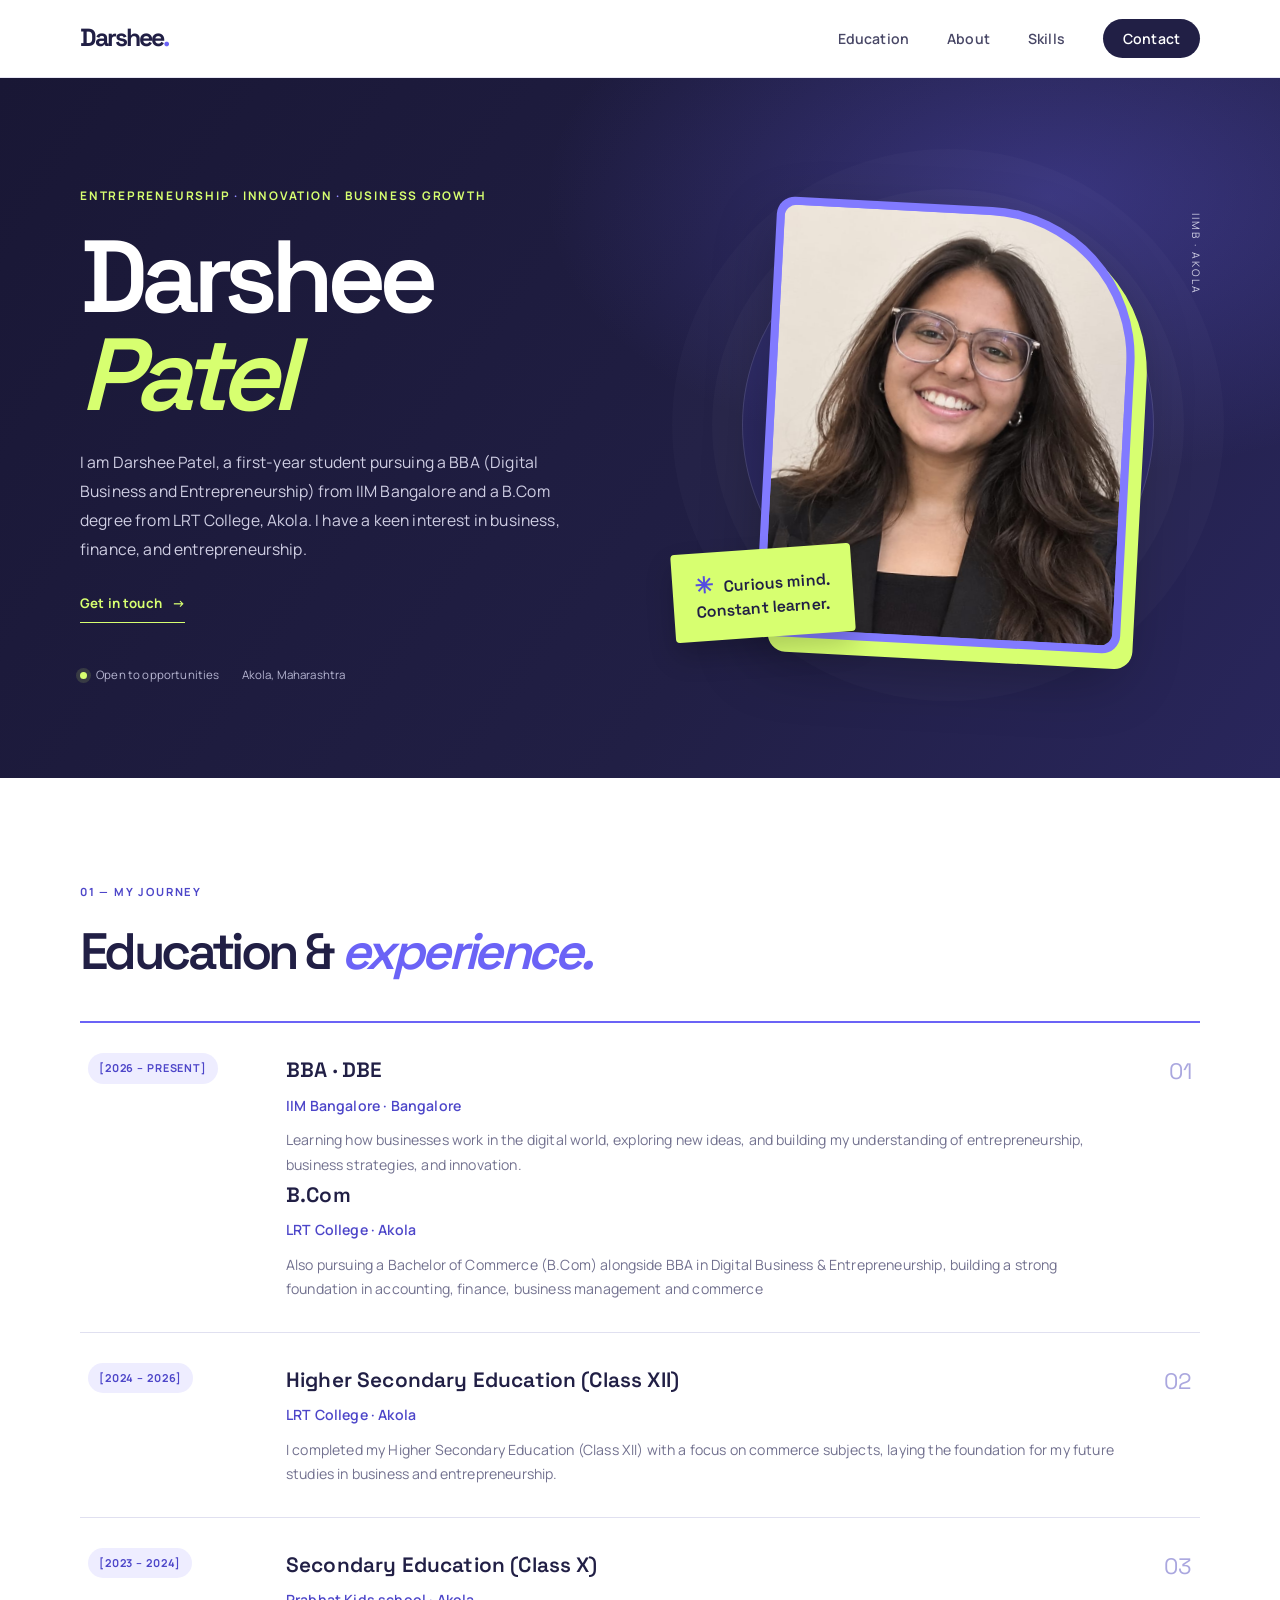
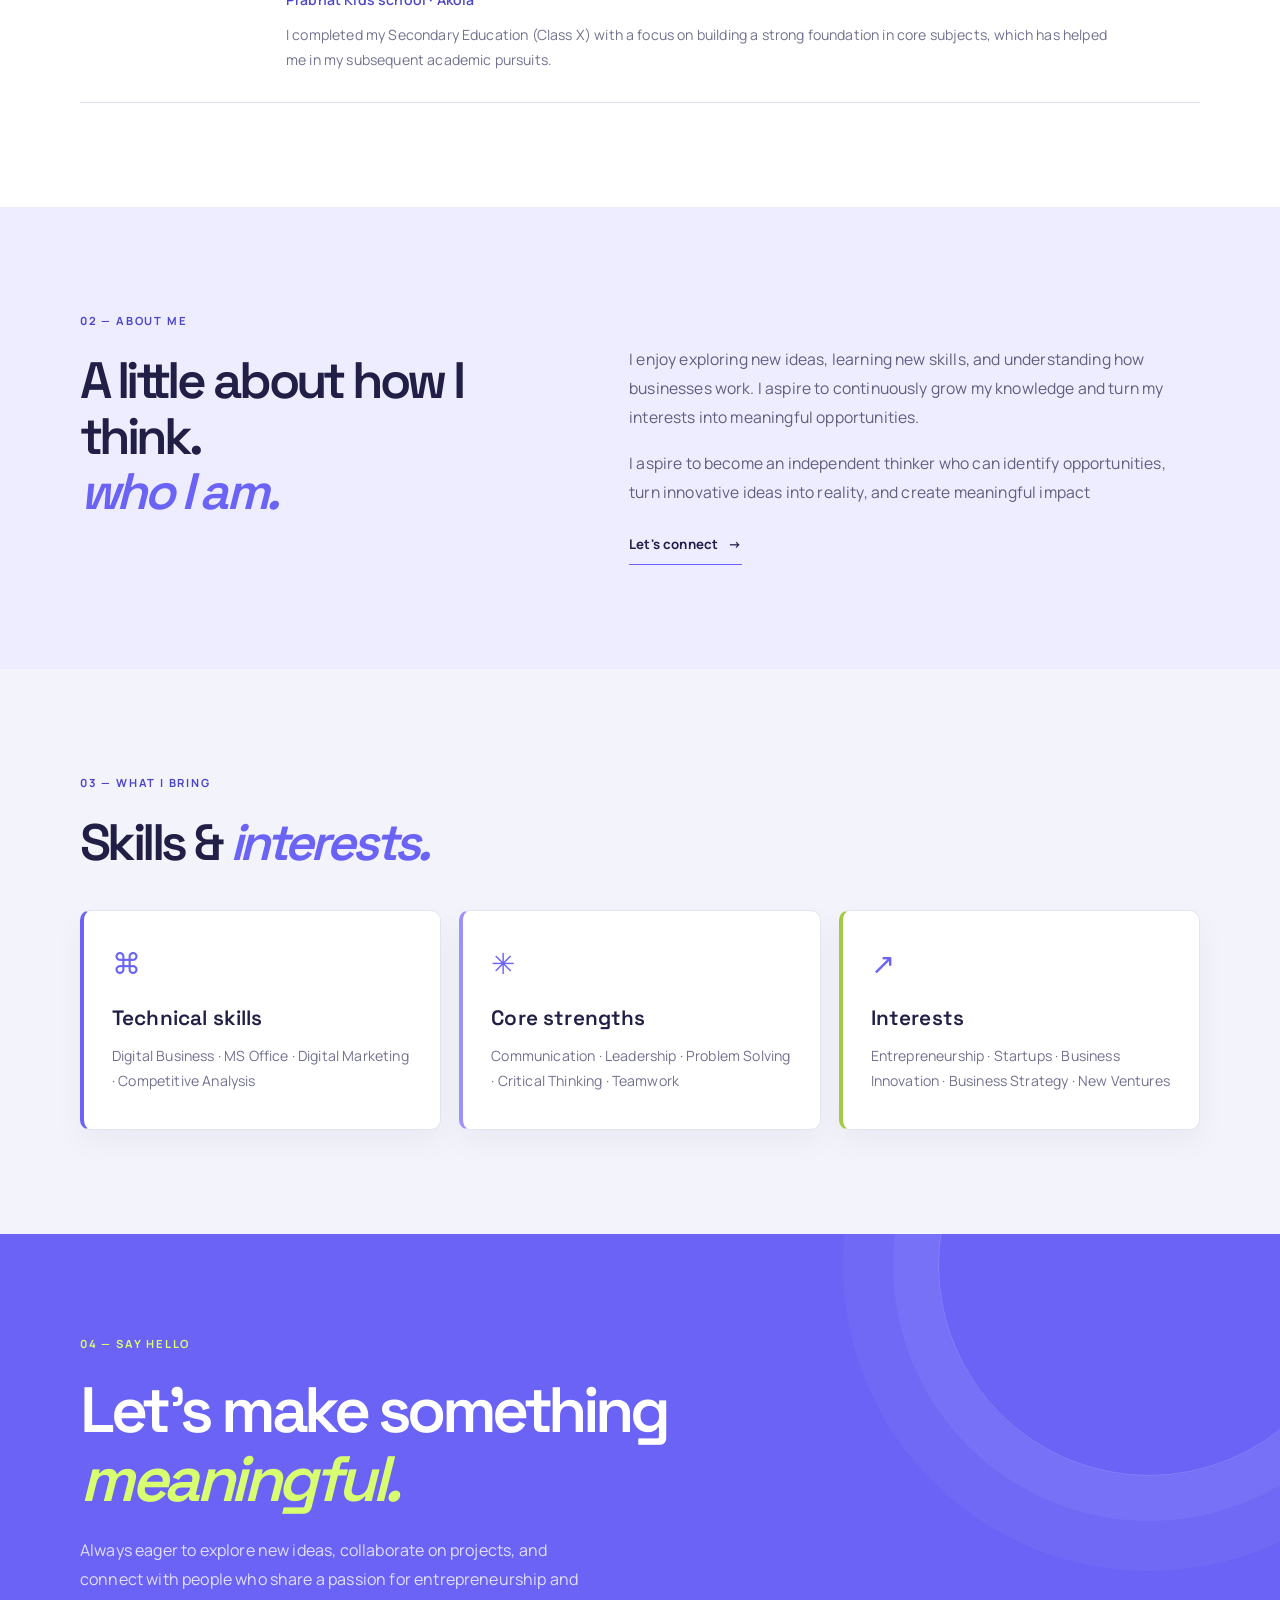
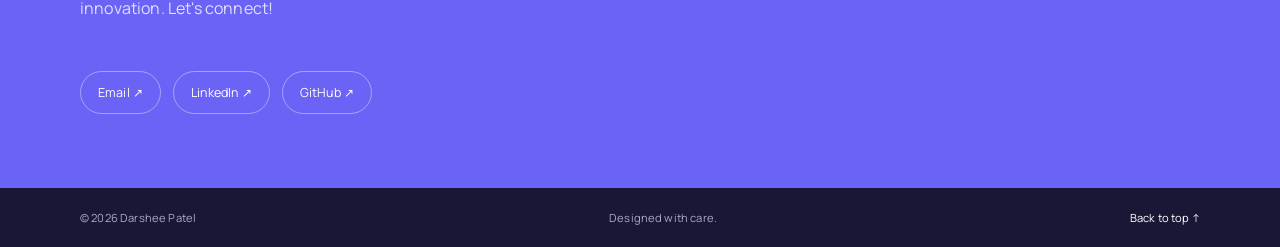
==== commit 2387eab3: "Update index.html" ====
--- a/index.html
+++ b/index.html
@@ -50,7 +50,7 @@
       </div>
       <div class="hero-visual">
         <div class="portrait-frame">
-        <img src="darshee.jpg" alt="Profile Photo" class="profile-photo">
+        <img src="Darshee pic.jpeg" alt="Profile Photo" class="profile-photo">
         </div>
         <div class="floating-note"><span>✳</span> Curious mind.<br>Constant learner.</div>
         <div class="hero-index">IIMB · AKOLA</div>
